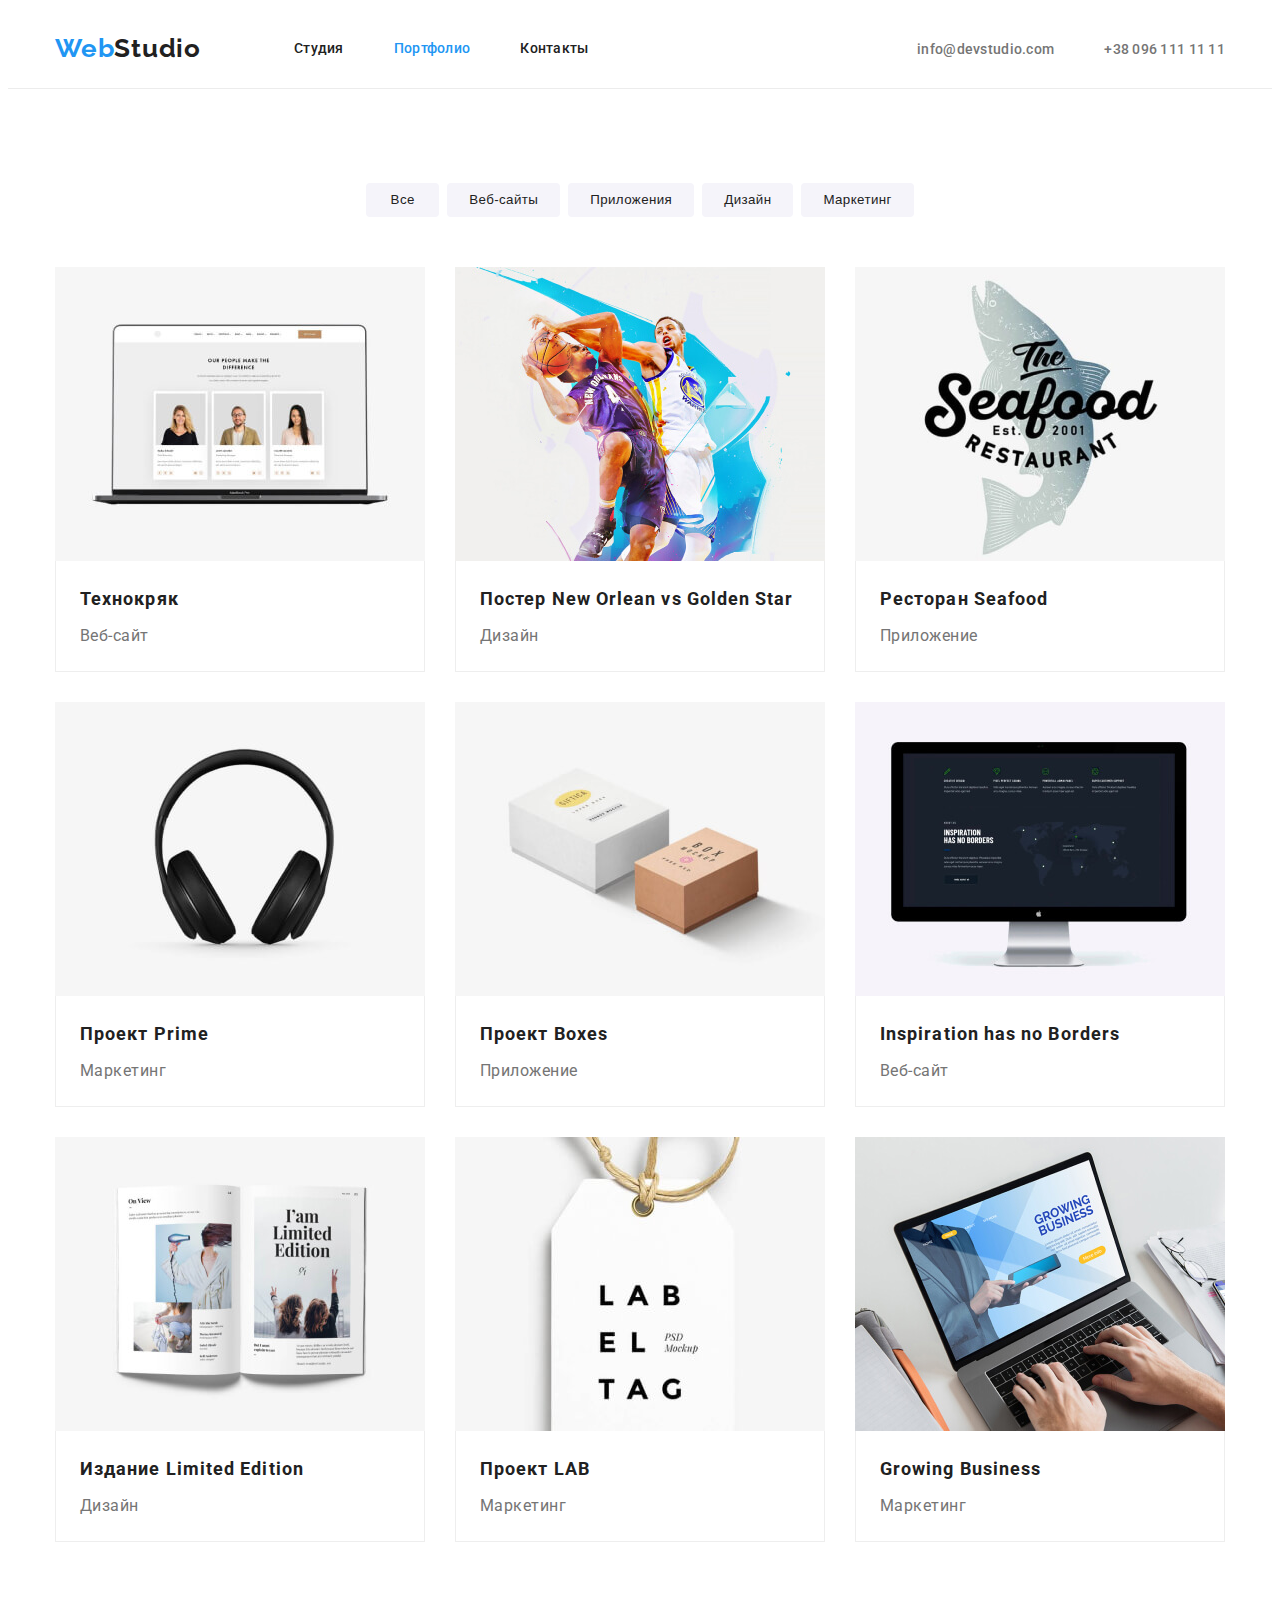
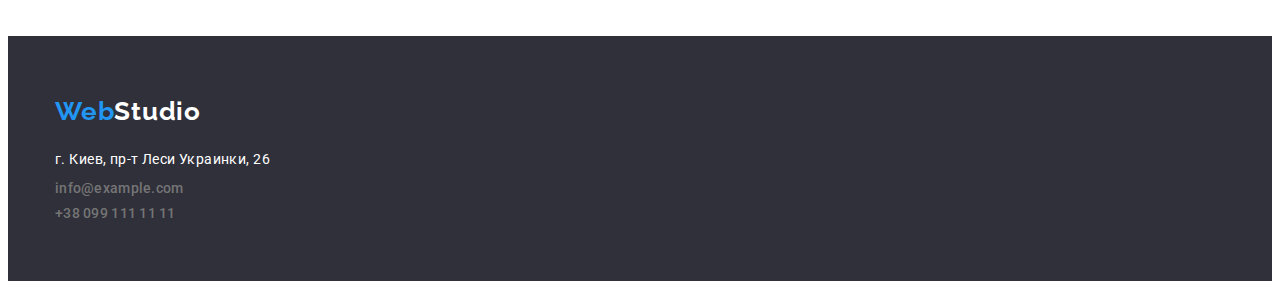
==== portfolio.html @ 6e9d1734 "Previous files from my third homeworkare copied" ====
<!DOCTYPE html>
<html lang="ru">
  <head>
    <meta charset="UTF-8" />
    <meta http-equiv="X-UA-Compatible" content="IE=edge" />
    <meta name="viewport" content="width=device-width, initial-scale=1.0" />
    <link rel="preconnect" href="https://fonts.googleapis.com" />
    <link rel="preconnect" href="https://fonts.gstatic.com" crossorigin />
    <link
      href="https://fonts.googleapis.com/css2?family=Raleway:wght@700&family=Roboto:wght@400;500;700;900&display=swap"
      rel="stylesheet"
    />
    <link
      rel="stylesheet"
      href="https://cdnjs.cloudflare.com/ajax/libs/modern-normalize/1.1.0/modern-normalize.min.css"
      integrity="sha512-wpPYUAdjBVSE4KJnH1VR1HeZfpl1ub8YT/NKx4PuQ5NmX2tKuGu6U/JRp5y+Y8XG2tV+wKQpNHVUX03MfMFn9Q=="
      crossorigin="anonymous"
      referrerpolicy="no-referrer"
    />
    <link rel="stylesheet" href="./css/styles.css" />
    <title>Портфолио</title>
  </head>
  <body>
    <header class="header">
      <div class="container nav-container">
        <nav class="navigation">
          <a href="./index.html" class="logo link"
            >Web<span class="dark-logo">Studio</span></a
          >
          <ul class="header-list list">
            <li class="header-item">
              <a href="./index.html" class="header-link link">Студия</a>
            </li>
            <li class="header-item">
              <a href="./portfolio.html" class="header-link link current"
                >Портфолио</a
              >
            </li>
            <li class="header-item">
              <a href="" class="header-link link">Контакты</a>
            </li>
          </ul>
        </nav>
        <ul class="contacts-list list">
          <li class="contacts-item">
            <a href="mailto:info@devstudio.com" class="contacts-link link"
              >info@devstudio.com</a
            >
          </li>
          <li class="contacts-item">
            <a href="tel:+380961111111" class="contacts-link link"
              >+38 096 111 11 11</a
            >
          </li>
        </ul>
      </div>
    </header>

    <main>
      <section class="section">
        <div class="container">
          <h1 class="visually-hidden">Портфолио</h1>

          <ul class="portfolio-filters list">
            <li class="portfolio-filter-item">
              <button type="button" class="portfolio-filter-btn button">
                Все
              </button>
            </li>
            <li class="portfolio-filter-item">
              <button type="button" class="portfolio-filter-btn button">
                Веб-сайты
              </button>
            </li>
            <li class="portfolio-filter-item">
              <button type="button" class="portfolio-filter-btn button">
                Приложения
              </button>
            </li>
            <li class="portfolio-filter-item">
              <button type="button" class="portfolio-filter-btn button">
                Дизайн
              </button>
            </li>
            <li class="portfolio-filter-item">
              <button type="button" class="portfolio-filter-btn button">
                Маркетинг
              </button>
            </li>
          </ul>

          <ul class="portfolio-list list">
            <li class="portfolio-item">
              <a href="" class="portfolio-item-link link">
                <img src="images/portfolio1.jpg" alt="Технокряк" width="370" />
                <div class="portfolio-item-description">
                  <h2 class="portfolio-item-title">Технокряк</h2>
                  <p class="portfolio-item-text">Веб-сайт</p>
                </div>
              </a>
            </li>

            <li class="portfolio-item">
              <a href="" class="portfolio-item-link link">
                <img
                  src="images/portfolio2.jpg"
                  alt="Постер New Orlean vs Golden Star"
                  width="370"
                />
                <div class="portfolio-item-description">
                  <h2 class="portfolio-item-title">
                    Постер <span lang="en">New Orlean vs Golden Star</span>
                  </h2>
                  <p class="portfolio-item-text">Дизайн</p>
                </div>
              </a>
            </li>

            <li class="portfolio-item">
              <a href="" class="portfolio-item-link link">
                <img
                  src="images/portfolio3.jpg"
                  alt="Ресторан Seafood"
                  width="370"
                />
                <div class="portfolio-item-description">
                  <h2 class="portfolio-item-title">
                    Ресторан <span lang="en">Seafood</span>
                  </h2>
                  <p class="portfolio-item-text">Приложение</p>
                </div>
              </a>
            </li>

            <li class="portfolio-item">
              <a href="" class="portfolio-item-link link">
                <img
                  src="images/portfolio4.jpg"
                  alt="Проект Prime"
                  width="370"
                />
                <div class="portfolio-item-description">
                  <h2 class="portfolio-item-title">
                    Проект <span lang="en">Prime</span>
                  </h2>
                  <p class="portfolio-item-text">Маркетинг</p>
                </div>
              </a>
            </li>

            <li class="portfolio-item">
              <a href="" class="portfolio-item-link link">
                <img
                  src="images/portfolio5.jpg"
                  alt="Проект Boxes"
                  width="370"
                />
                <div class="portfolio-item-description">
                  <h2 class="portfolio-item-title">
                    Проект <span lang="en">Boxes</span>
                  </h2>
                  <p class="portfolio-item-text">Приложение</p>
                </div>
              </a>
            </li>

            <li class="portfolio-item">
              <a href="" class="portfolio-item-link link">
                <img
                  src="images/portfolio6.jpg"
                  alt="Проект Boxes"
                  width="370"
                />
                <div class="portfolio-item-description">
                  <h2 lang="en" class="portfolio-item-title">
                    Inspiration has no Borders
                  </h2>
                  <p class="portfolio-item-text">Веб-сайт</p>
                </div>
              </a>
            </li>

            <li class="portfolio-item">
              <a href="" class="portfolio-item-link link">
                <img
                  src="images/portfolio7.jpg"
                  alt="Издание Limited Edition"
                  width="370"
                />
                <div class="portfolio-item-description">
                  <h2 class="portfolio-item-title">
                    Издание <span lang="en">Limited Edition</span>
                  </h2>
                  <p class="portfolio-item-text">Дизайн</p>
                </div>
              </a>
            </li>

            <li class="portfolio-item">
              <a href="" class="portfolio-item-link link">
                <img src="images/portfolio8.jpg" alt="Проект LAB" width="370" />
                <div class="portfolio-item-description">
                  <h2 class="portfolio-item-title">
                    Проект <span lang="en">LAB</span>
                  </h2>
                  <p class="portfolio-item-text">Маркетинг</p>
                </div>
              </a>
            </li>

            <li class="portfolio-item">
              <a href="" class="portfolio-item-link link">
                <img
                  src="images/portfolio9.jpg"
                  alt="Growing Business"
                  width="370"
                />
                <div class="portfolio-item-description">
                  <h2 lang="en" class="portfolio-item-title">
                    Growing Business
                  </h2>
                  <p class="portfolio-item-text">Маркетинг</p>
                </div>
              </a>
            </li>
          </ul>
        </div>
      </section>
    </main>

    <footer class="footer">
      <div class="container">
        <a href="./index.html" class="logo link"
          >Web<span class="white-logo">Studio</span></a
        >

        <address class="address">
          <ul class="address-list list">
            <li class="address-item">
              <a
                href="https://goo.gl/maps/1CCgBMhMhpkexp9j6"
                class="address-link link"
                >г. Киев, пр-т Леси Украинки, 26</a
              >
            </li>
            <li class="address-item contacts-link">
              <a href="mailto:info@example.com" class="contacts-link link"
                >info@example.com</a
              >
            </li>
            <li class="address-item contacts-link">
              <a href="tel:+380991111111" class="contacts-link link"
                >+38 099 111 11 11</a
              >
            </li>
          </ul>
        </address>
      </div>
    </footer>
  </body>
</html>
---- css/styles.css ----
:root {
  --background-color: #ffffff;
  --header-text-color: #212121;
  --title-color: #212121;
  --hero-text-color: #ffffff;
  --secondary-text-color: #757575;
  --accent-color: #2196f3;
  --btn-color-active: #188ce8;
  --horizontal-header-line: #ececec;
  --dark-text-logo: #212121;
  --light-text-logo: #ffffff;
  --footer-background-color: #2f303a;
  --lightgrey-background-color: #f5f4fa;
  --adress-text-color: #ffffff;
  --filter-background-color: #f5f4fa;
  --filter-btn-text-color: #ffffff;
}

html {
  box-sizing: border-box;
}

*,
*::before,
*::after {
  box-sizing: inherit;
}

body {
  font-family: "Roboto", sans-serif;
  background-color: var(--background-color);
  color: var(--title-color);
}

h1,
h2,
h3,
h4,
h5,
h6,
p {
  margin: 0;
}

ul {
  margin: 0;
  padding: 0;
  list-style: none;
}

img {
  display: block;
  min-width: 100%;
  height: auto;
}

.button {
  cursor: pointer;
}

.container {
  margin-left: auto;
  margin-right: auto;
  width: 1200px;
  padding-left: 15px;
  padding-right: 15px;
}

.header {
  border-bottom: 1px solid var(--horizontal-header-line);
}

.visually-hidden {
  position: absolute;
  white-space: nowrap;
  width: 1px;
  height: 1px;
  overflow: hidden;
  border: 0;
  padding: 0;
  clip: rect(0 0 0 0);
  clip-path: inset(50%);
  margin: -1px;
}
/*-------HEADER-------*/

/*

.list {
  list-style: none;
}

*/

.section {
  padding-bottom: 94px;
  padding-top: 94px;
}

.link {
  text-decoration: none;
}

.navigation {
  display: flex;
  align-items: center;
}

.header .nav-container {
  display: flex;
  align-items: center;
}

.logo {
  font-family: Raleway;
  font-weight: 700;
  font-size: 26px;
  line-height: calc(31 / 26);
  letter-spacing: 0.03em;
  color: var(--accent-color);
}

.dark-logo {
  color: var(--dark-text-logo);
}

.header-list {
  display: flex;
  margin-left: 93px;
}

.header-item:last-child {
  margin-right: 0;
}

.header-item:not(:last-child) {
  margin-right: 50px;
}

.header-link {
  display: block;
  padding-top: 32px;
  padding-bottom: 32px;
  font-weight: 500;
  font-size: 14px;
  line-height: calc(16 / 14);
  letter-spacing: 0.02em;
  color: var(--header-text-color);
}

.header-link:hover,
.header-link:focus {
  color: var(--accent-color);
}

.contacts-list {
  display: flex;
  margin-left: auto;
}

.contacts-list .contacts-item + .contacts-item {
  margin-left: 50px;
}

.contacts-link {
  font-weight: 500;
  font-size: 14px;
  line-height: calc(16 / 14);
  letter-spacing: 0.02em;
  color: var(--secondary-text-color);
}

.contacts-link:hover,
.contacts-link:focus {
  color: var(--accent-color);
}

.current {
  color: var(--accent-color);
}
/*-------HERO-------*/

.hero-section {
  padding-top: 200px;
  padding-bottom: 200px;
  text-align: center;
  background-color: var(--footer-background-color);
}

.hero-title {
  margin-bottom: 30px;
  font-weight: 900;
  font-size: 44px;
  line-height: calc(60 / 44);
  letter-spacing: 0.06em;
  color: var(--hero-text-color);
}

.hero-btn {
  display: inline-block;
  border: 0;
  border-radius: 4px;
  padding: 10px 32px;
  min-width: 200px;

  font-weight: 700;
  line-height: calc(30 / 16);

  align-items: center;
  text-align: center;
  letter-spacing: 0.06em;
  color: var(--hero-text-color);
  background: var(--accent-color);
  box-shadow: 0px 4px 4px rgba(0, 0, 0, 0.15);
}

.hero-btn:active {
  background: var(--btn-color-active);
}

/*-------FEATURES-------*/

.features-item {
  width: 270px;
}

.features-item + .features-item {
  margin-left: 30px;
}

.features-item-title {
  margin-bottom: 10px;
  font-weight: 700;
  font-size: 14px;
  line-height: calc(16 / 14);
  letter-spacing: 0.03em;
  text-transform: uppercase;
  color: var(--title-color);
}

.features-item-text {
  font-size: 14px;
  line-height: calc(24 / 14);
  letter-spacing: 0.03em;
  color: var(--secondary-text-color);
}

.features-list {
  display: flex;
  flex-wrap: wrap;
}

/*-------WORKS------*/

.works-section {
  padding-top: 0;
}

.works-title {
  margin-bottom: 50px;
  font-weight: 700;
  font-size: 36px;
  line-height: calc(42 / 36);
  text-align: center;
  letter-spacing: 0.03em;
  color: var(--title-color);
}

.works-list {
  display: flex;
}

.works-item + .works-item {
  margin-left: 30px;
}
/*-----TEAM-------*/

.team-section {
  padding-top: 94px;
  background-color: var(--lightgrey-background-color);
}

.team-item-text {
  padding-top: 30px;
  padding-bottom: 30px;
}

.team-title {
  margin-bottom: 50px;
  font-weight: 700;
  font-size: 36px;
  line-height: calc(42 / 36);
  text-align: center;
  letter-spacing: 0.03em;
  color: var(--title-color);
}

.team-list {
  display: flex;
}

.team-item {
  width: 270px;
  background: var(--background-color);
  box-shadow: 0px 1px 3px 0px rgba(0, 0, 0, 0.12),
    0px 1px 1px 0px rgba(0, 0, 0, 0.14), 0px 2px 1px 0px rgba(0, 0, 0, 0.2);
  border-radius: 0px 0px 4px 4px;
}

.team-item + .team-item {
  margin-left: 30px;
}

.team-name {
  margin-bottom: 10px;
  font-size: 16px;
  font-weight: 500;
  line-height: calc(19 / 16);
  text-align: center;
  letter-spacing: 0.03em;
  color: var(--title-color);
}

.team-position {
  line-height: calc(19 / 16);
  text-align: center;
  letter-spacing: 0.03em;
  color: var(--secondary-text-color);
}

/*-------FOOTER-----*/

.footer {
  padding-top: 60px;
  padding-bottom: 60px;
  background-color: var(--footer-background-color);
}

.address {
  margin-top: 20px;
  font-style: normal;
}

.address-item:not(:last-child) {
  margin-bottom: 9px;
}

.white-logo {
  color: var(--light-text-logo);
}

.address-link {
  font-size: 14px;
  line-height: calc(24 / 14);
  letter-spacing: 0.03em;
  color: var(--adress-text-color);
}

/*------PORTFOLIO-------*/

.portfolio-filters {
  display: flex;
  justify-content: center;
  margin-bottom: 50px;
}

.portfolio-filter-btn {
  min-width: 73px;
  padding: 6px 22px;
  font-weight: 500;
  line-height: calc(26 / 16);
  text-align: center;
  letter-spacing: 0.03em;
  color: var(--title-color);
  background: var(--filter-background-color);
  border-radius: 4px;
  border: 0;
}

.portfolio-filter-btn:hover,
.portfolio-filter-btn:focus {
  color: var(--filter-btn-text-color);
  background: var(--accent-color);
}

.portfolio-filter-item:last-child {
  margin-right: 0px;
}

.portfolio-filter-item:not(:last-child) {
  margin-right: 8px;
}

.portfolio-list {
  display: flex;
  flex-wrap: wrap;
  margin-left: -30px;
  margin-bottom: -30px;
}

.portfolio-item {
  width: calc(100% / 3 - 30px);
  margin-left: 30px;
  margin-bottom: 30px;

  background: #ffffff;
}

.portfolio-item-link {
  margin-bottom: 20px;
}

.portfolio-item-description {
  padding: 20px 24px;
  border-left: 1px solid #eeeeee;
  border-bottom: 1px solid #eeeeee;
  border-right: 1px solid #eeeeee;
}

.portfolio-item-title {
  margin-bottom: 4px;
  font-weight: 700;
  font-size: 18px;
  line-height: calc(36 / 18);
  letter-spacing: 0.06em;
  color: var(--title-color);
}

.portfolio-item-text {
  line-height: calc(30 / 16);
  letter-spacing: 0.03em;
  color: var(--secondary-text-color);
}
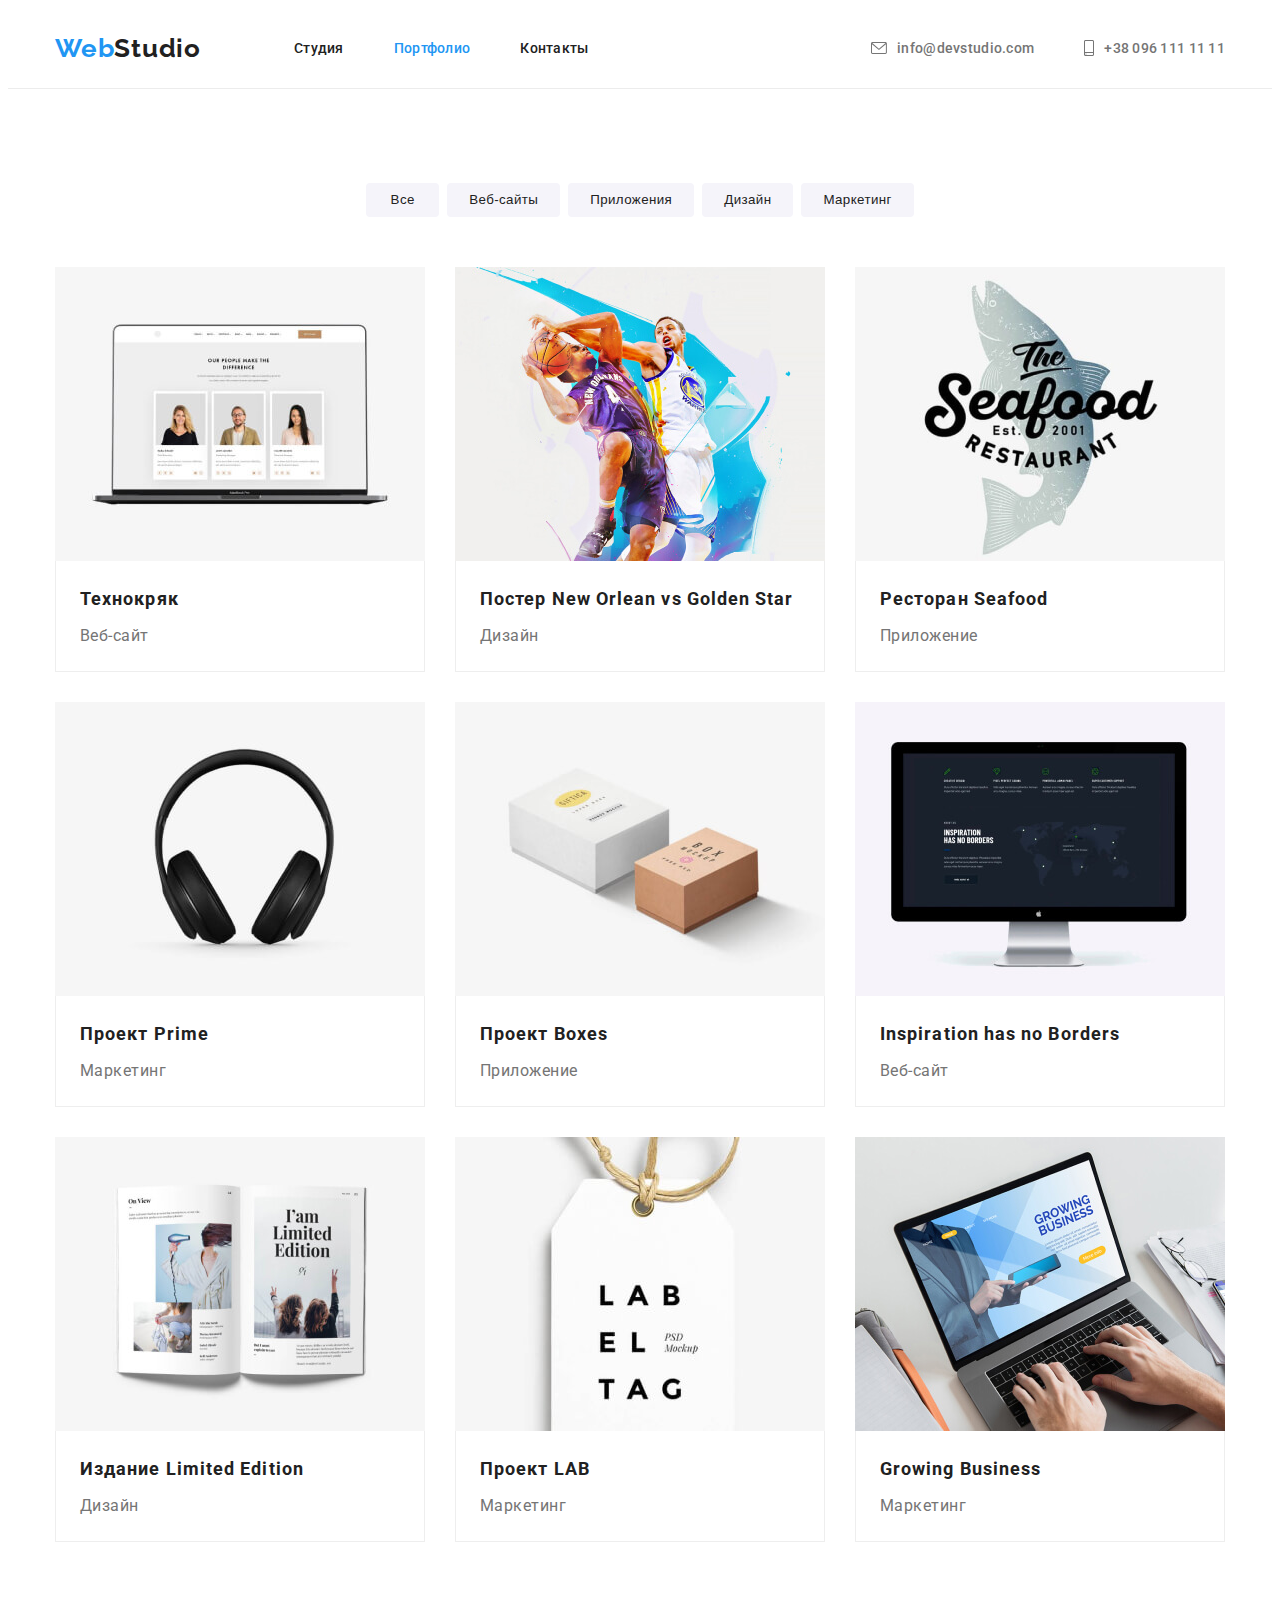
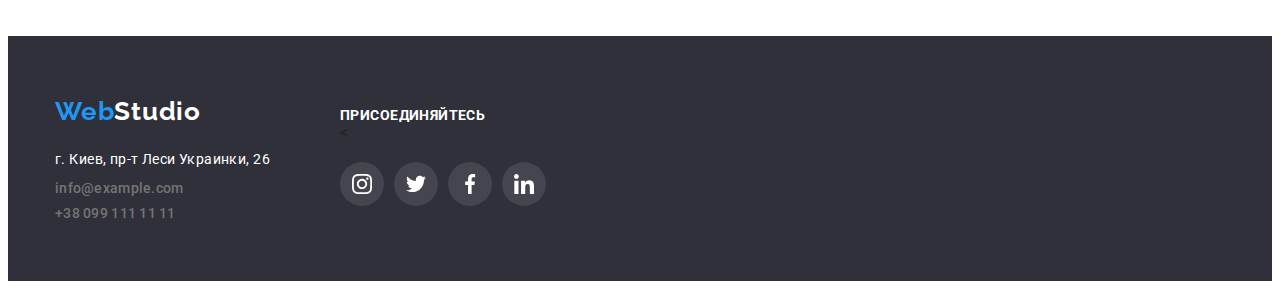
==== commit 0fc2e783: "index is ready except clients" ====
--- a/portfolio.html
+++ b/portfolio.html
@@ -25,8 +25,8 @@
       <div class="container nav-container">
         <nav class="navigation">
           <a href="./index.html" class="logo link"
-            >Web<span class="dark-logo">Studio</span></a
-          >
+            >Web<span class="dark-logo">Studio</span>
+          </a>
           <ul class="header-list list">
             <li class="header-item">
               <a href="./index.html" class="header-link link">Студия</a>
@@ -43,13 +43,18 @@
         </nav>
         <ul class="contacts-list list">
           <li class="contacts-item">
-            <a href="mailto:info@devstudio.com" class="contacts-link link"
-              >info@devstudio.com</a
-            >
+            <a href="mailto:info@devstudio.com" class="contacts-link link">
+              <svg class="contacts-icon" width="16" height="12">
+                <use href="./images/icons.svg#icon-envelope"></use></svg
+              >info@devstudio.com
+            </a>
           </li>
           <li class="contacts-item">
-            <a href="tel:+380961111111" class="contacts-link link"
-              >+38 096 111 11 11</a
+            <a href="tel:+380961111111" class="contacts-link link">
+              <svg class="contacts-icon" width="10" height="16">
+                <use href="images/icons.svg#icon-smartphone"></use>
+              </svg>
+              +38 096 111 11 11</a
             >
           </li>
         </ul>
@@ -229,32 +234,68 @@
     </main>
 
     <footer class="footer">
-      <div class="container">
-        <a href="./index.html" class="logo link"
-          >Web<span class="white-logo">Studio</span></a
-        >
-
-        <address class="address">
-          <ul class="address-list list">
-            <li class="address-item">
-              <a
-                href="https://goo.gl/maps/1CCgBMhMhpkexp9j6"
-                class="address-link link"
-                >г. Киев, пр-т Леси Украинки, 26</a
-              >
-            </li>
-            <li class="address-item contacts-link">
-              <a href="mailto:info@example.com" class="contacts-link link"
-                >info@example.com</a
-              >
-            </li>
-            <li class="address-item contacts-link">
-              <a href="tel:+380991111111" class="contacts-link link"
-                >+38 099 111 11 11</a
-              >
+      <div class="container footer-container">
+        <div class="address-container">
+          <a href="./index.html" class="logo link"
+            >Web<span class="white-logo">Studio</span></a
+          >
+
+          <address class="address">
+            <ul class="address-list list">
+              <li class="address-item">
+                <a
+                  href="https://goo.gl/maps/1CCgBMhMhpkexp9j6"
+                  class="address-link link"
+                  >г. Киев, пр-т Леси Украинки, 26
+                </a>
+              </li>
+              <li class="address-item contacts-link">
+                <a href="mailto:info@example.com" class="contacts-link link"
+                  >info@example.com</a
+                >
+              </li>
+              <li class="address-item contacts-link">
+                <a href="tel:+380991111111" class="contacts-link link"
+                  >+38 099 111 11 11
+                </a>
+              </li>
+            </ul>
+          </address>
+        </div>
+        <div class="join-us">
+          <p class="join-us-text">присоединяйтесь</p>
+          <
+          <ul class="footer-social-list">
+            <li class="footer-social-item">
+              <a href="https://www.instagram.com/" class="footer-social-link">
+                <svg class="footer-social-icon" width="20" height="20">
+                  <use href="images/icons.svg#icon-instagram"></use>
+                </svg>
+              </a>
+            </li>
+            <li class="footer-social-item">
+              <a href="https://twitter.com/?lang=ru" class="footer-social-link">
+                <svg class="footer-social-icon" width="20" height="20">
+                  <use href="images/icons.svg#icon-twitter"></use>
+                </svg>
+              </a>
+            </li>
+            <li class="footer-social-item">
+              <a href="https://www.facebook.com/" class="footer-social-link">
+                <svg class="footer-social-icon" width="20" height="20">
+                  <use href="images/icons.svg#icon-facebook"></use>
+                </svg>
+              </a>
+            </li>
+            <li class="footer-social-item">
+              <a href="https://www.linkedin.com/" class="footer-social-link">
+                <svg class="footer-social-icon" width="20" height="20">
+                  <use href="images/icons.svg#icon-linkedin"></use>
+                </svg>
+              </a>
             </li>
           </ul>
-        </address>
+        </div>
       </div>
     </footer>
   </body>
--- a/css/styles.css
+++ b/css/styles.css
@@ -14,6 +14,7 @@
   --adress-text-color: #ffffff;
   --filter-background-color: #f5f4fa;
   --filter-btn-text-color: #ffffff;
+  --team-icons-color: #afb1b8;
 }
 
 html {
@@ -163,6 +164,8 @@
 }
 
 .contacts-link {
+  display: flex;
+  align-items: center;
   font-weight: 500;
   font-size: 14px;
   line-height: calc(16 / 14);
@@ -175,6 +178,15 @@
   color: var(--accent-color);
 }
 
+.contacts-icon {
+  margin-right: 10px;
+  fill: currentColor;
+}
+
+.contacts-icon:hover {
+  fill: var(--accent-color);
+}
+
 .current {
   color: var(--accent-color);
 }
@@ -184,7 +196,23 @@
   padding-top: 200px;
   padding-bottom: 200px;
   text-align: center;
-  background-color: var(--footer-background-color);
+  border-color: var(--footer-background-color);
+}
+
+.hero-overlay {
+  max-width: 1600px;
+  height: 600px;
+  margin-right: auto;
+  margin-left: auto;
+  background-image: linear-gradient(
+      to right,
+      rgba(47, 48, 58, 0.4),
+      rgba(47, 48, 58, 0.4)
+    ),
+    url("../images/hero-image.jpg");
+  background-repeat: no-repeat;
+  background-position: center;
+  background-size: cover;
 }
 
 .hero-title {
@@ -250,6 +278,16 @@
   flex-wrap: wrap;
 }
 
+.features-item-icon {
+  width: 270px;
+  height: 120px;
+  background: var(--lightgrey-background-color);
+  border-radius: 4px;
+}
+
+.features-icon {
+  margin: 25px 100px;
+}
 /*-------WORKS------*/
 
 .works-section {
@@ -328,6 +366,55 @@
   color: var(--secondary-text-color);
 }
 
+.team-social-list {
+  display: flex;
+  align-items: center;
+  margin-top: 16px;
+  justify-content: center;
+}
+
+.team-item-social-link {
+  width: 44px;
+  height: 44px;
+  display: flex;
+  align-items: center;
+  justify-content: center;
+  border-radius: 50%;
+  color: var(--team-icons-color);
+}
+
+.team-item-social-link:hover {
+  color: #ffffff;
+  background-color: var(--accent-color);
+}
+
+.team-item-social-icon {
+  fill: currentColor;
+}
+
+.team-item-social + .team-item-social {
+  margin-left: 10px;
+}
+/*-------CLIENTS--------*/
+
+.clients-section {
+  padding-top: 94px;
+}
+
+.clients-title {
+  margin-bottom: 50px;
+  font-weight: 700;
+  font-size: 36px;
+  line-height: calc(42 / 36);
+  text-align: center;
+  letter-spacing: 0.03em;
+  color: var(--title-color);
+}
+
+.clients-list {
+  display: flex;
+}
+
 /*-------FOOTER-----*/
 
 .footer {
@@ -336,6 +423,11 @@
   background-color: var(--footer-background-color);
 }
 
+.footer-container {
+  display: flex;
+  align-items: baseline;
+}
+
 .address {
   margin-top: 20px;
   font-style: normal;
@@ -354,6 +446,51 @@
   line-height: calc(24 / 14);
   letter-spacing: 0.03em;
   color: var(--adress-text-color);
+}
+
+.join-us {
+  margin-left: 70px;
+}
+
+.join-us-text {
+  font-weight: 700;
+  font-size: 14px;
+  line-height: calc(16 / 14);
+  letter-spacing: 0.03em;
+  text-transform: uppercase;
+  color: var(--adress-text-color);
+}
+
+.footer-social-list {
+  display: flex;
+  align-items: center;
+  margin-top: 20px;
+  align-items: center;
+  justify-content: center;
+}
+
+.footer-social-link {
+  display: flex;
+  width: 44px;
+  height: 44px;
+  align-items: center;
+  justify-content: center;
+  border-radius: 50%;
+  color: var(--light-text-logo);
+  background-color: rgba(255, 255, 255, 0.1);
+}
+
+.footer-social-link:hover {
+  color: var(--light-text-logo);
+  background-color: var(--accent-color);
+}
+
+.footer-social-icon {
+  fill: currentColor;
+}
+
+.footer-social-item + .footer-social-item {
+  margin-left: 10px;
 }
 
 /*------PORTFOLIO-------*/
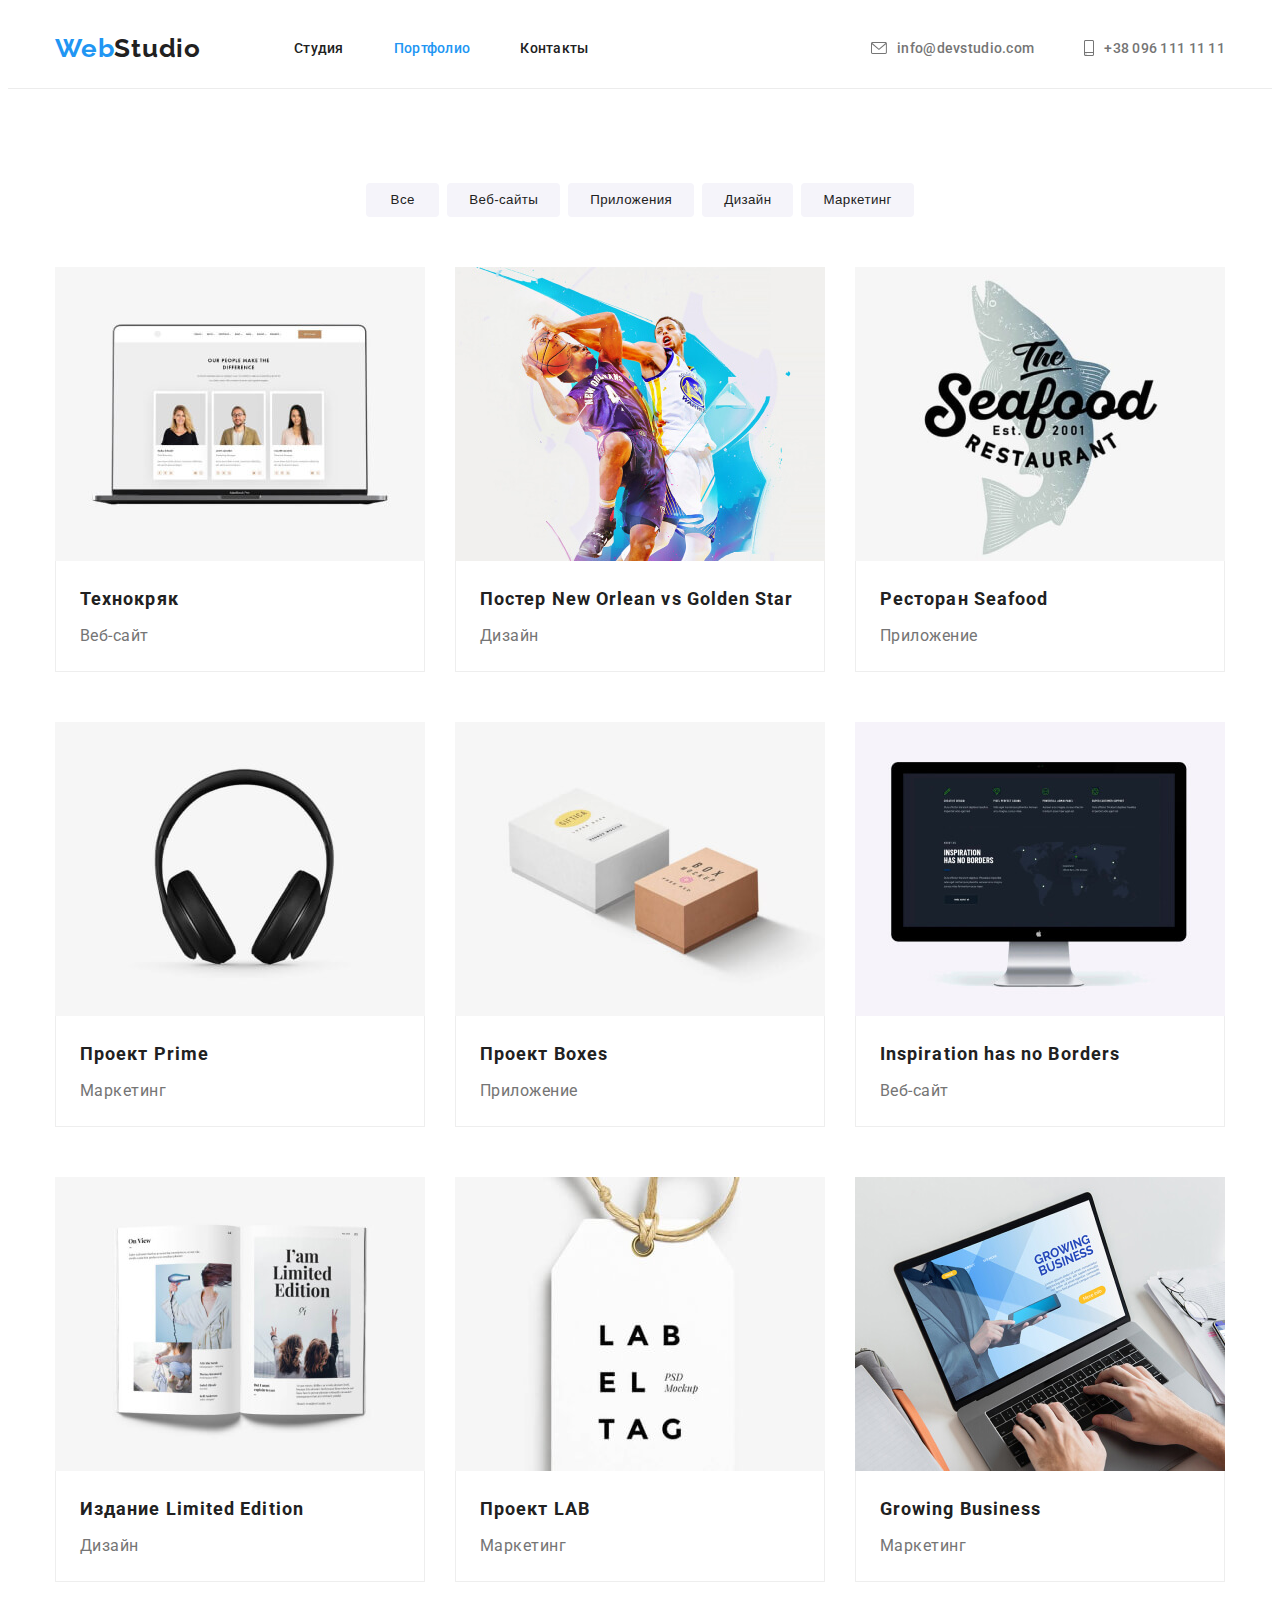
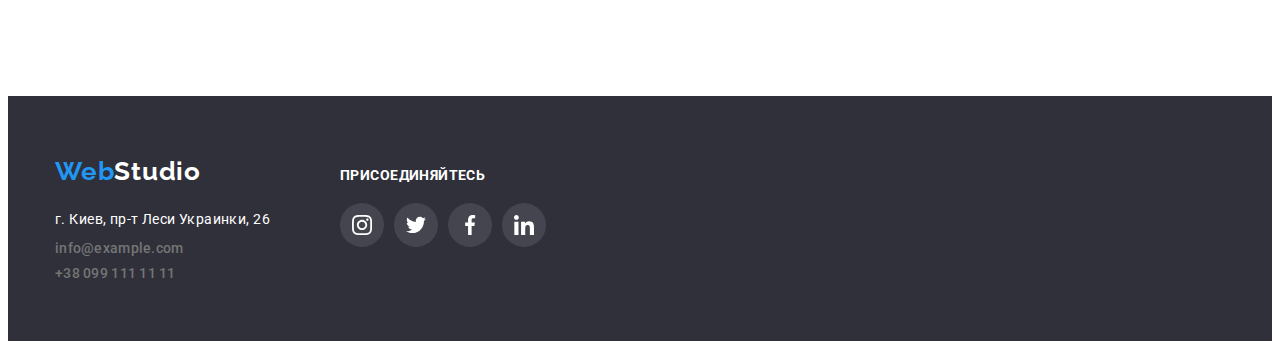
==== commit 47d02712: "fixed some mistakes" ====
--- a/portfolio.html
+++ b/portfolio.html
@@ -264,7 +264,6 @@
         </div>
         <div class="join-us">
           <p class="join-us-text">присоединяйтесь</p>
-          <
           <ul class="footer-social-list">
             <li class="footer-social-item">
               <a href="https://www.instagram.com/" class="footer-social-link">
--- a/css/styles.css
+++ b/css/styles.css
@@ -183,10 +183,6 @@
   fill: currentColor;
 }
 
-.contacts-icon:hover {
-  fill: var(--accent-color);
-}
-
 .current {
   color: var(--accent-color);
 }
@@ -257,6 +253,7 @@
 }
 
 .features-item-title {
+  margin-top: 30px;
   margin-bottom: 10px;
   font-weight: 700;
   font-size: 14px;
@@ -279,15 +276,14 @@
 }
 
 .features-item-icon {
-  width: 270px;
+  display: flex;
+  align-items: center;
+  justify-content: center;
   height: 120px;
   background: var(--lightgrey-background-color);
   border-radius: 4px;
 }
 
-.features-icon {
-  margin: 25px 100px;
-}
 /*-------WORKS------*/
 
 .works-section {
@@ -383,7 +379,8 @@
   color: var(--team-icons-color);
 }
 
-.team-item-social-link:hover {
+.team-item-social-link:hover,
+.team-item-social-link:focus {
   color: #ffffff;
   background-color: var(--accent-color);
 }
@@ -413,6 +410,36 @@
 
 .clients-list {
   display: flex;
+}
+
+.clients-link {
+  width: 100%;
+  height: 100%;
+  display: flex;
+  align-items: center;
+  justify-content: center;
+  border: 1px solid var(--team-icons-color);
+  border-radius: 4px;
+  color: var(--team-icons-color);
+}
+
+.clients-item {
+  width: 170px;
+  height: 92px;
+}
+
+.clients-item + .clients-item {
+  margin-left: 30px;
+}
+
+.clients-item-icon {
+  fill: currentColor;
+}
+
+.clients-link:hover,
+.clients-link:focus {
+  color: var(--accent-color);
+  border-color: var(--accent-color);
 }
 
 /*-------FOOTER-----*/
@@ -480,7 +507,8 @@
   background-color: rgba(255, 255, 255, 0.1);
 }
 
-.footer-social-link:hover {
+.footer-social-link:hover,
+.footer-social-link:focus {
   color: var(--light-text-logo);
   background-color: var(--accent-color);
 }
@@ -516,6 +544,8 @@
 
 .portfolio-filter-btn:hover,
 .portfolio-filter-btn:focus {
+  box-shadow: 0px 3px 1px rgba(0, 0, 0, 0.1), 0px 1px 2px rgba(0, 0, 0, 0.08),
+    0px 2px 2px rgba(0, 0, 0, 0.12);
   color: var(--filter-btn-text-color);
   background: var(--accent-color);
 }
@@ -543,7 +573,14 @@
   background: #ffffff;
 }
 
+.portfolio-item-link:hover,
+.portfolio-item-link:focus {
+  box-shadow: 0px 1px 1px rgba(0, 0, 0, 0.12), 0px 4px 4px rgba(0, 0, 0, 0.06),
+    1px 4px 6px rgba(0, 0, 0, 0.16);
+}
+
 .portfolio-item-link {
+  display: block;
   margin-bottom: 20px;
 }
 
